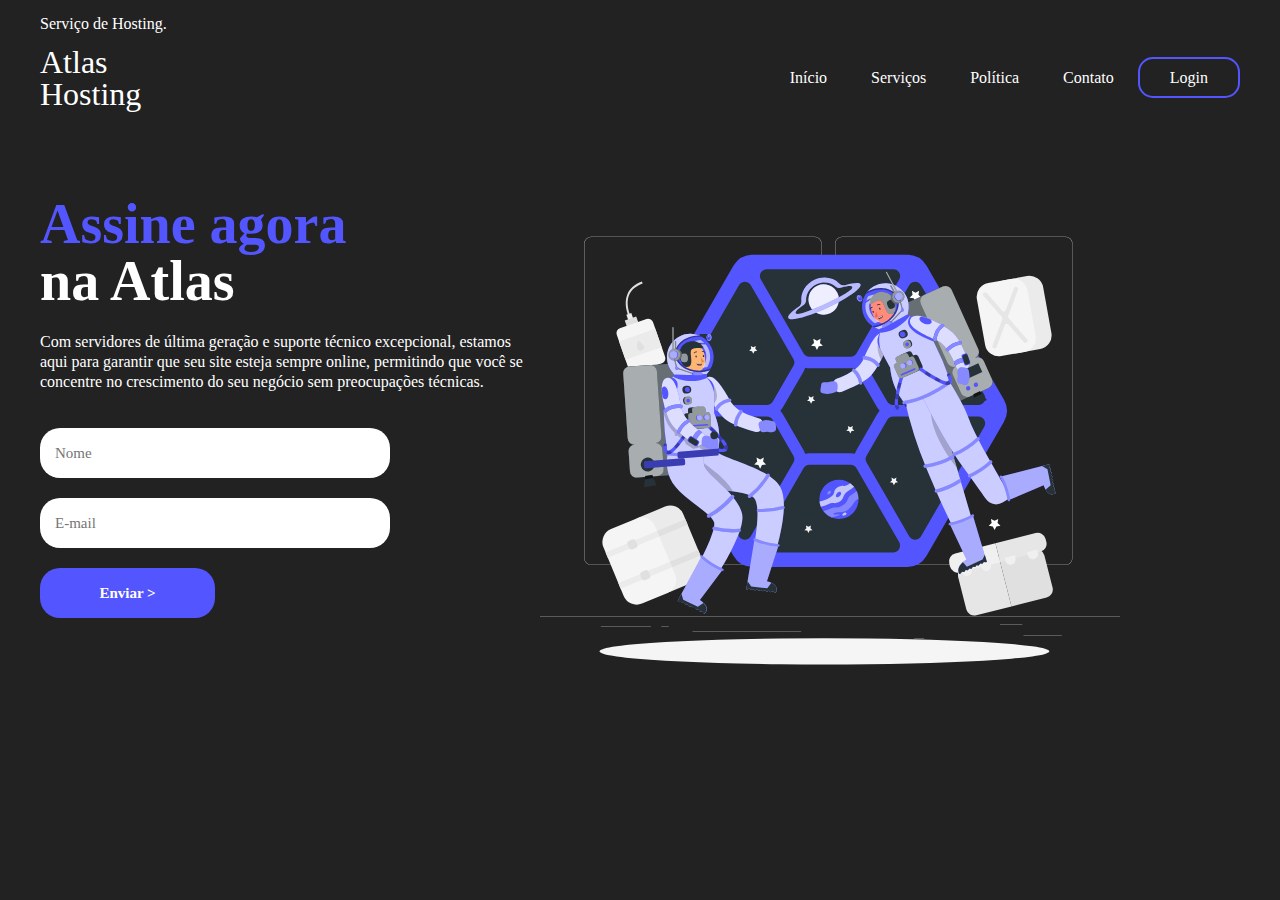
==== index.html @ 0f9e5b51 "first commit" ====
<!DOCTYPE html>
<html lang="en">
<head>
    <meta charset="UTF-8">
    <meta http-equiv="X-UA-Compatible" content="IE=edge">
    <meta name="viewport" content="width=device-width, initial-scale=1.0">
    <link href="./css/style.css" rel="stylesheet"/>

    <title>Atlas Hosting</title>
    <description>Serviço de Hosting.</description>
</head>
<body>
    <header>
        <div id="title">
            <h1>Atlas</h1>
            <h1>Hosting</h1>
        </div>

        <ul>
            <a href="index.html"><li>Início</li></a>
            <a href="serv.html"><li>Serviços</li></a>
            <a href="sobre.html"><li>Política</li></a>
            <a href="#"><li>Contato</li></a>
            <a href="login.html" id="inscreva-se-btn"><li>Login</li></a>
        </ul>
    </header>

    <main>
        <aside>
            <h2><span>Assine agora</span></h2>
            <h2>na Atlas</h2>
            <p>
                Com servidores de última geração e suporte técnico excepcional, estamos aqui para garantir que seu site esteja sempre online, permitindo que você se concentre no crescimento do seu negócio sem preocupações técnicas.
            </p>
            <form>
                <input type="text" placeholder="Nome">
                <input type="email" placeholder="E-mail">
                <input type="submit" value="Enviar >">
            </form>
        </aside>

        <article>
            <img src="./imgs/astro.svg" alt="mulher-roxa">
        </article>
    </main>
    

    
</body>
</html>
---- css/style.css ----
@font-face {
    font-family: 'Nexa';
    src: url(./fonts/nexa.ttf);
}

@font-face {
    font-family: 'Cafe';
    src: url(./fonts/cafe.ttf);
}

@font-face {
    font-family: 'Lemon';
    src: url(./fonts/lemon.otf);
}

* {
    font-family: 'Nexa';
}

body{
    background-color: rgb(34, 34, 34);
    color: white;
    font-family: 'Nexa';
    max-width: 1200px;
    margin: 0 auto;
    padding: 15px;
}

header{
    display: flex;
    flex-direction: row;
    justify-content: space-between;
    align-items: center;
}

#title{
    flex-direction: column;
    line-height: 10px;
}

li{
    display: inline-block;
    margin: 20px;
}

a{
    color: white;
}

a:hover{
    color: #5356FF;
    transition: 0.5s all;
}

#inscreva-se-btn{
    border: 2px solid #5356FF;
    padding: 10px;
    border-radius: 15px;
}

#inscreva-se-btn:hover{
    background-color: #5356FF;
    color: white;
}

h1{
    font-weight: 200;
}

h1:hover {
    color: #5356FF;
    cursor: pointer;
    transition: 0.7s;
}

main{
    display: flex;
    flex-direction: row;
    margin-top: 50px;
}

h2{
    font-size: 56px;
    line-height: 10px;
}

span{
    color: #5356FF;
}

p{
    line-height: 20px;
    max-width: 500px;
}

img{
    width: 580px;
}

form{
    display: flex;
    flex-direction: column;
    width: 70%;
}

form [type="submit"]{
    height: 50px;
    width: 50%;
    background-color: #5356FF;
    color: white;
    font-weight: bold;
}
form [type="submit"]:hover{
    cursor: pointer;
}

input{
    margin-top: 20px;
    height: 20px;
    padding: 15px;
    border-radius: 20px;
    border: none;
    font-size: 15px;
}
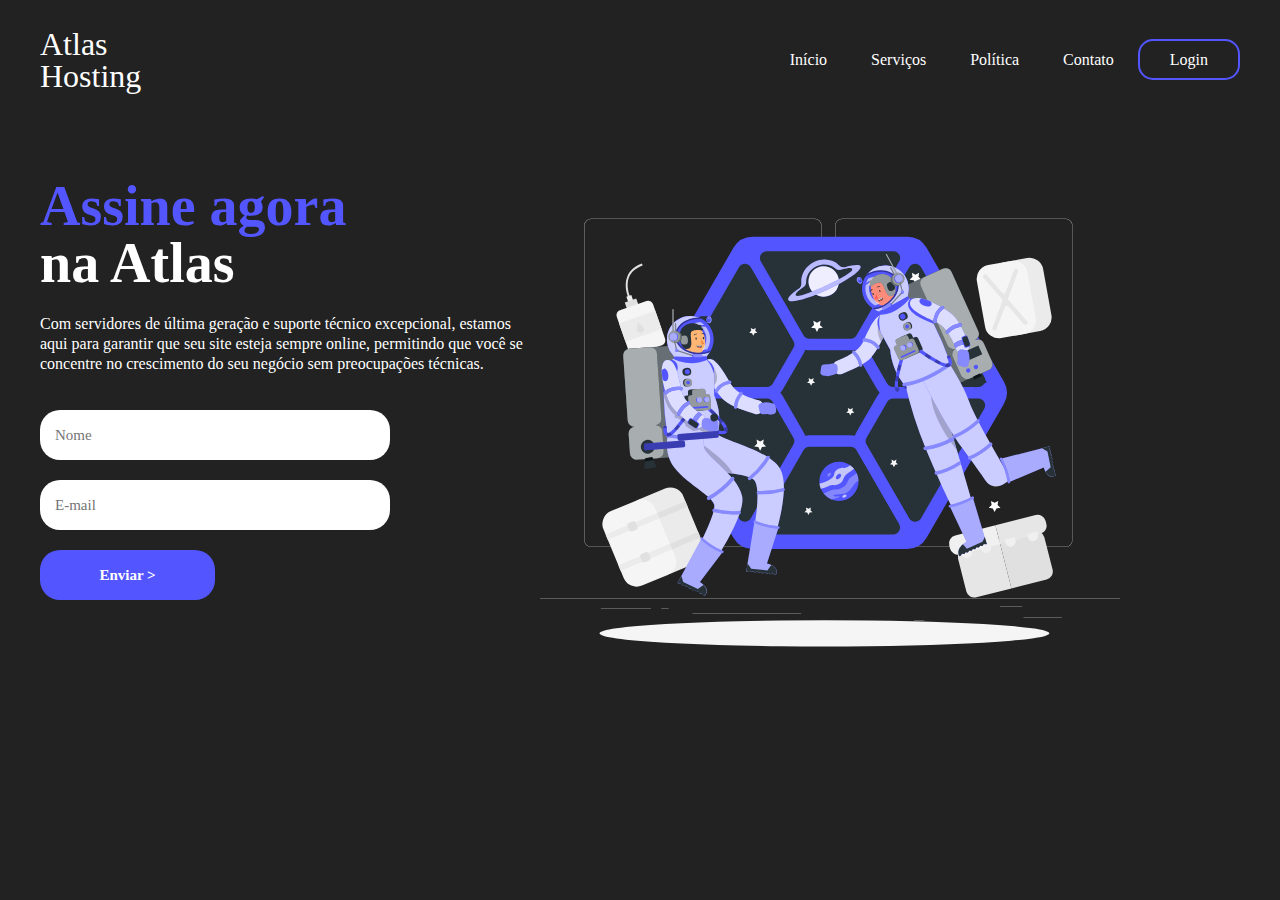
==== commit 84c2ed6a: "removi o description" ====
--- a/index.html
+++ b/index.html
@@ -7,7 +7,6 @@
     <link href="./css/style.css" rel="stylesheet"/>
 
     <title>Atlas Hosting</title>
-    <description>Serviço de Hosting.</description>
 </head>
 <body>
     <header>
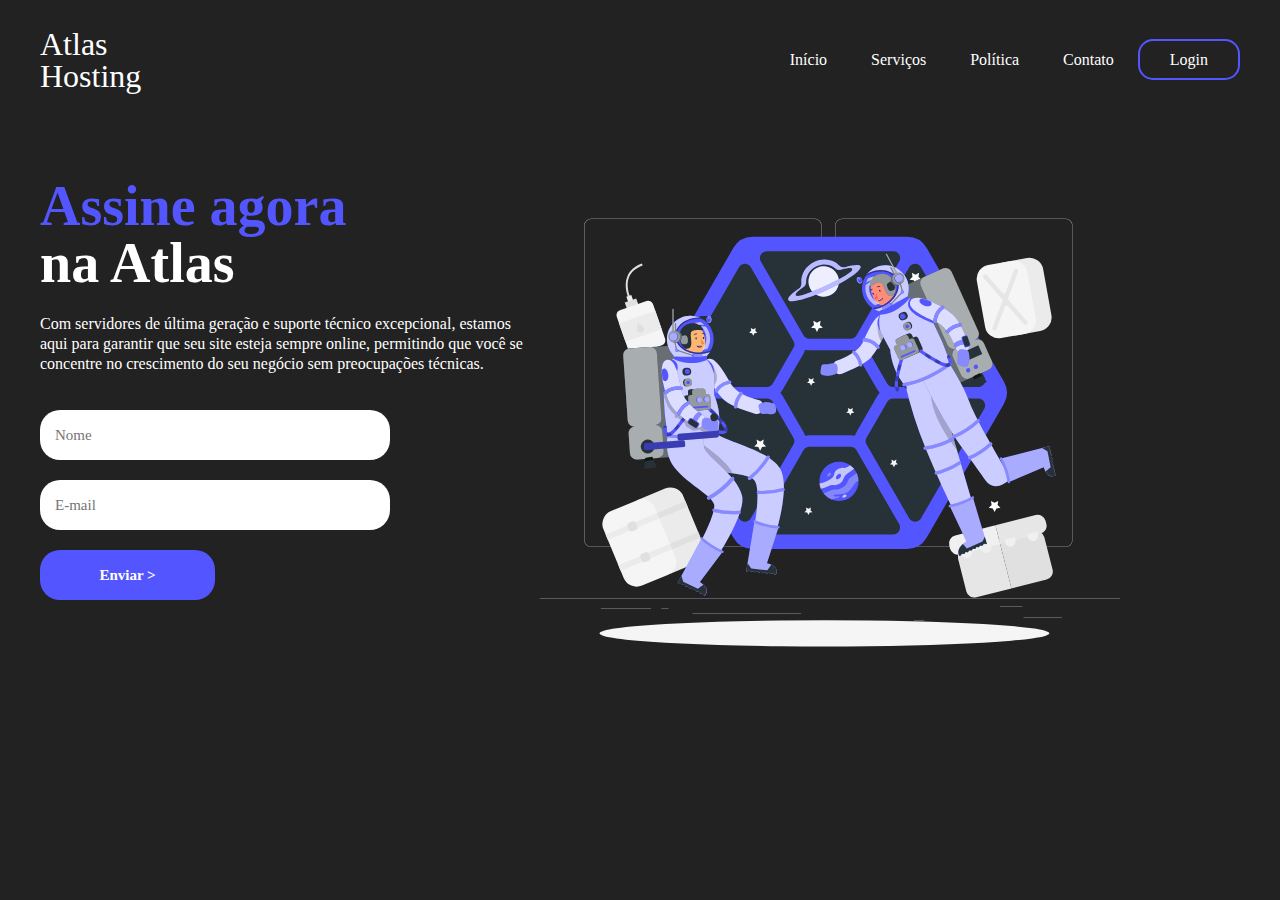
==== commit ae90b0db: "pagina de login, short icon add e mudei umas line ai" ====
--- a/index.html
+++ b/index.html
@@ -5,6 +5,7 @@
     <meta http-equiv="X-UA-Compatible" content="IE=edge">
     <meta name="viewport" content="width=device-width, initial-scale=1.0">
     <link href="./css/style.css" rel="stylesheet"/>
+    <link rel = "shortcut icon" type = "imagem" href = "./imgs/cloud.png"/>
 
     <title>Atlas Hosting</title>
 </head>
@@ -20,7 +21,7 @@
             <a href="serv.html"><li>Serviços</li></a>
             <a href="sobre.html"><li>Política</li></a>
             <a href="#"><li>Contato</li></a>
-            <a href="login.html" id="inscreva-se-btn"><li>Login</li></a>
+            <a href="login.html" id="login-btn"><li>Login</li></a>
         </ul>
     </header>
 
@@ -39,7 +40,7 @@
         </aside>
 
         <article>
-            <img src="./imgs/astro.svg" alt="mulher-roxa">
+            <img src="./imgs/astro.svg" alt="astronauta">
         </article>
     </main>
     
--- a/css/style.css
+++ b/css/style.css
@@ -52,13 +52,13 @@
     transition: 0.5s all;
 }
 
-#inscreva-se-btn{
+#login-btn{
     border: 2px solid #5356FF;
     padding: 10px;
     border-radius: 15px;
 }
 
-#inscreva-se-btn:hover{
+#login-btn:hover{
     background-color: #5356FF;
     color: white;
 }
